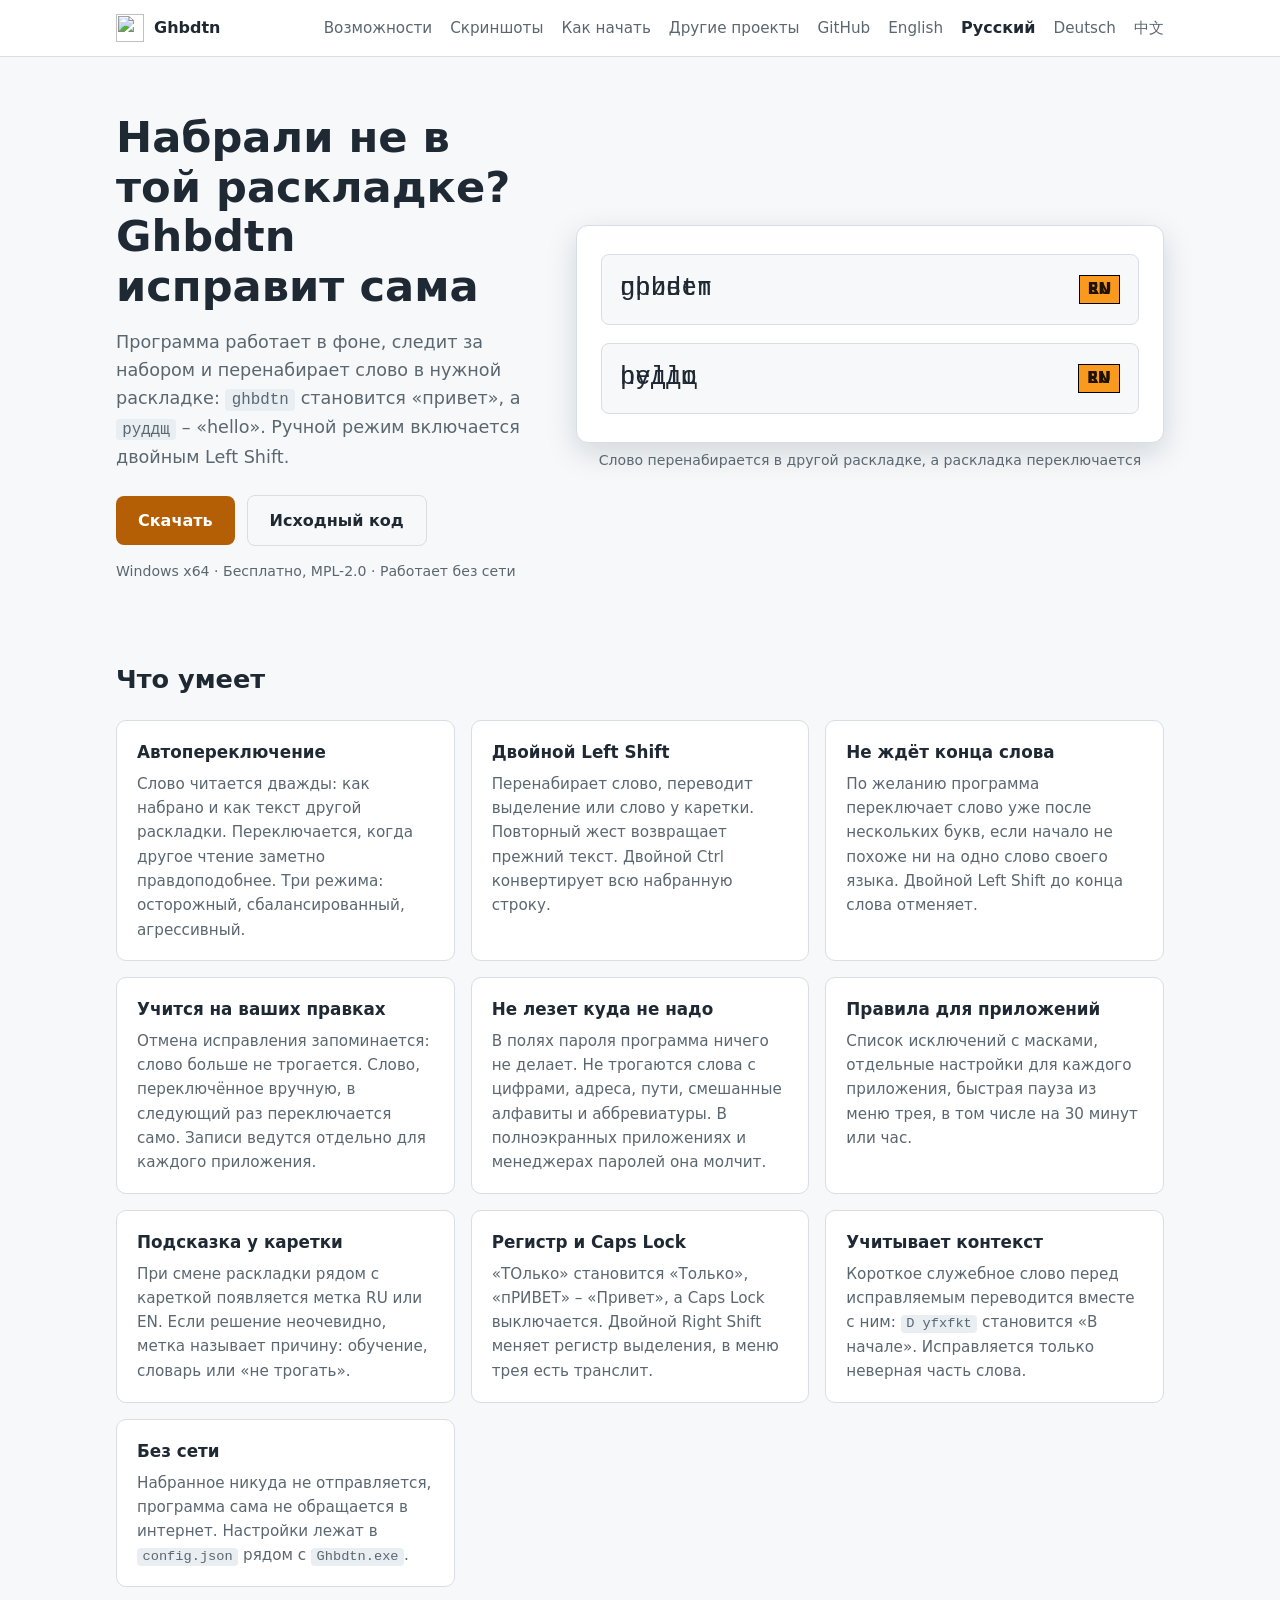
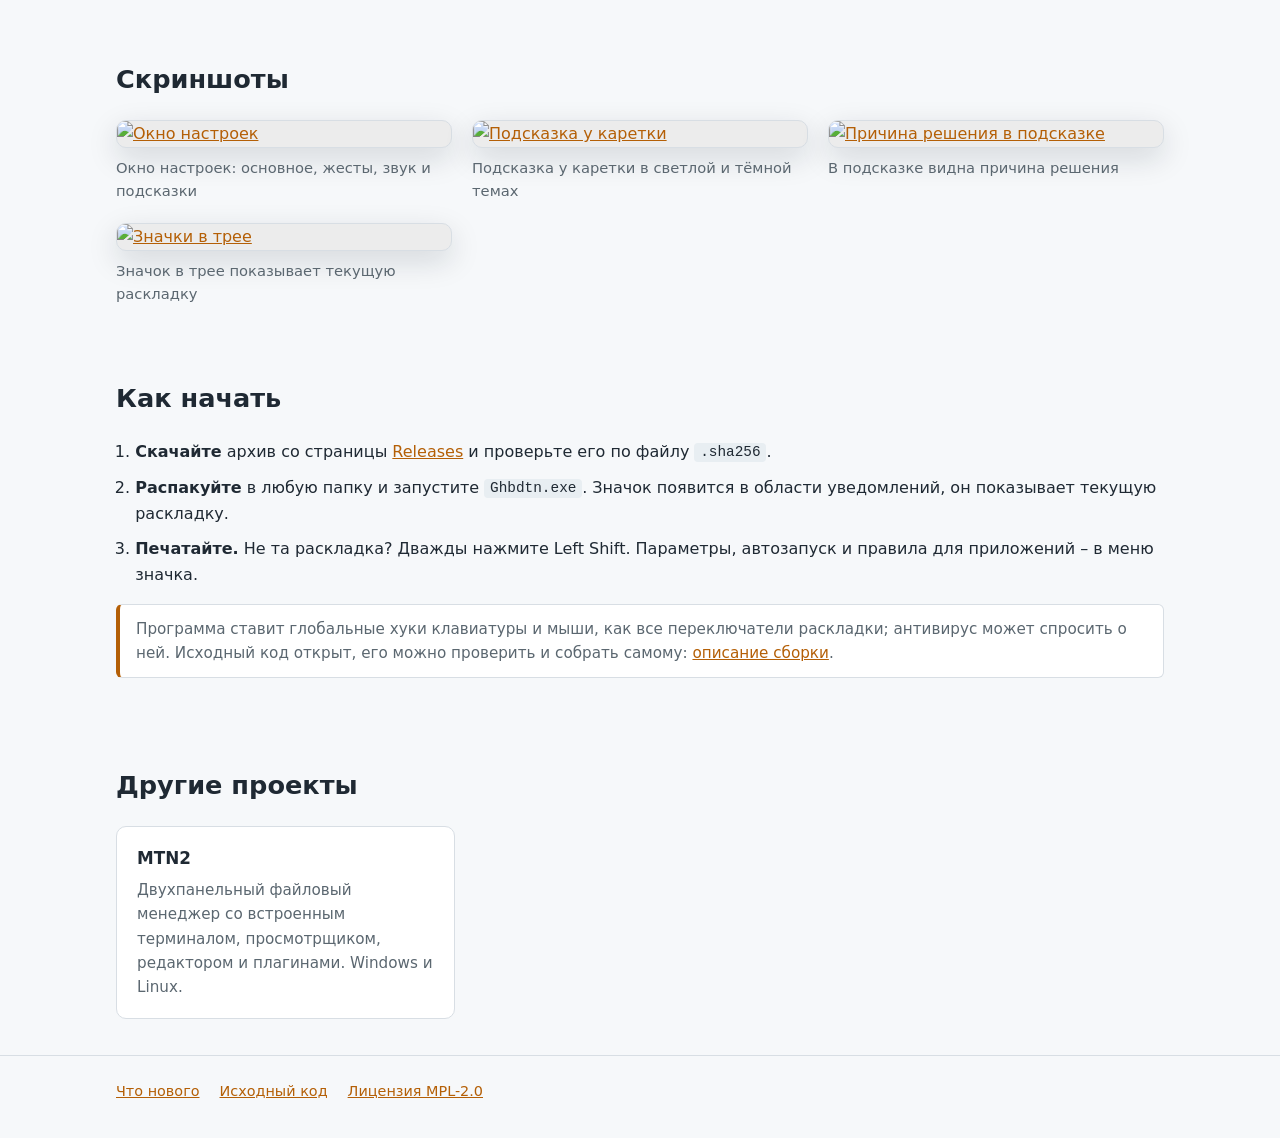
==== site/ru/index.html @ 602c46ea "Add project site for GitHub Pages" ====
<!doctype html>
<html lang="ru">
<head>
<meta charset="utf-8">
<meta name="viewport" content="width=device-width, initial-scale=1">
<title>Ghbdtn – автоматическое исправление раскладки клавиатуры для Windows</title>
<meta name="description" content="Ghbdtn исправляет слова, набранные в неверной раскладке: ghbdtn становится привет, руддщ становится hello. Работает в фоне, без сети, открытый код.">
<link rel="icon" href="../images/icon.ico">
<link rel="stylesheet" href="../style.css">
<link rel="alternate" hreflang="en" href="../en/">
<link rel="alternate" hreflang="ru" href="./">
<link rel="alternate" hreflang="de" href="../de/">
<link rel="alternate" hreflang="zh" href="../zh/">
<meta property="og:title" content="Ghbdtn – автоматическое исправление раскладки клавиатуры для Windows">
<meta property="og:description" content="Автоматическое исправление раскладки RU/EN для Windows. Открытый код, без сети.">
<meta property="og:image" content="https://laex.github.io/Ghbdtn/images/caret_hint_states.png">
<meta property="og:type" content="website">
</head>
<body>
<header class="top">
  <div class="wrap">
    <a class="brand" href="./"><img src="../images/icon.ico" alt="" width="28" height="28"> Ghbdtn</a>
    <nav class="links">
      <a href="#features">Возможности</a>
      <a href="#screenshots">Скриншоты</a>
      <a href="#start">Как начать</a>
      <a href="#projects">Другие проекты</a>
      <a href="https://github.com/Laex/Ghbdtn">GitHub</a>
      <a href="../en/">English</a>
      <span class="lang">Русский</span>
      <a href="../de/">Deutsch</a>
      <a href="../zh/">中文</a>
    </nav>
  </div>
</header>

<main class="wrap">
  <div class="hero">
    <div>
      <h1>Набрали не в той раскладке? Ghbdtn исправит сама</h1>
      <p class="lead">Программа работает в фоне, следит за набором и перенабирает слово в нужной раскладке: <code>ghbdtn</code> становится «привет», а <code>руддщ</code> – «hello». Ручной режим включается двойным Left Shift.</p>
      <div class="cta">
        <a class="btn" href="https://github.com/Laex/Ghbdtn/releases">Скачать</a>
        <a class="btn secondary" href="https://github.com/Laex/Ghbdtn">Исходный код</a>
      </div>
      <p class="fine">Windows x64 · Бесплатно, MPL-2.0 · Работает без сети</p>
    </div>
    <div>
      <div class="demo" aria-hidden="true">
        <div class="demo-field">
          <span class="demo-text"><span class="t-a">ghbdtn</span><span class="t-b">привет</span></span>
          <span class="demo-badge"><span class="t-a">EN</span><span class="t-b">RU</span></span>
        </div>
        <div class="demo-field">
          <span class="demo-text"><span class="t-a">руддщ</span><span class="t-b">hello</span></span>
          <span class="demo-badge"><span class="t-a">RU</span><span class="t-b">EN</span></span>
        </div>
      </div>
      <p class="fine demo-cap">Слово перенабирается в другой раскладке, а раскладка переключается</p>
    </div>
  </div>

  <section id="features">
    <h2>Что умеет</h2>
    <div class="cards">
      <div class="card"><h3>Автопереключение</h3><p>Слово читается дважды: как набрано и как текст другой раскладки. Переключается, когда другое чтение заметно правдоподобнее. Три режима: осторожный, сбалансированный, агрессивный.</p></div>
      <div class="card"><h3>Двойной Left Shift</h3><p>Перенабирает слово, переводит выделение или слово у каретки. Повторный жест возвращает прежний текст. Двойной Ctrl конвертирует всю набранную строку.</p></div>
      <div class="card"><h3>Не ждёт конца слова</h3><p>По желанию программа переключает слово уже после нескольких букв, если начало не похоже ни на одно слово своего языка. Двойной Left Shift до конца слова отменяет.</p></div>
      <div class="card"><h3>Учится на ваших правках</h3><p>Отмена исправления запоминается: слово больше не трогается. Слово, переключённое вручную, в следующий раз переключается само. Записи ведутся отдельно для каждого приложения.</p></div>
      <div class="card"><h3>Не лезет куда не надо</h3><p>В полях пароля программа ничего не делает. Не трогаются слова с цифрами, адреса, пути, смешанные алфавиты и аббревиатуры. В полноэкранных приложениях и менеджерах паролей она молчит.</p></div>
      <div class="card"><h3>Правила для приложений</h3><p>Список исключений с масками, отдельные настройки для каждого приложения, быстрая пауза из меню трея, в том числе на 30 минут или час.</p></div>
      <div class="card"><h3>Подсказка у каретки</h3><p>При смене раскладки рядом с кареткой появляется метка RU или EN. Если решение неочевидно, метка называет причину: обучение, словарь или «не трогать».</p></div>
      <div class="card"><h3>Регистр и Caps Lock</h3><p>«ТОлько» становится «Только», «пРИВЕТ» – «Привет», а Caps Lock выключается. Двойной Right Shift меняет регистр выделения, в меню трея есть транслит.</p></div>
      <div class="card"><h3>Учитывает контекст</h3><p>Короткое служебное слово перед исправляемым переводится вместе с ним: <code>D yfxfkt</code> становится «В начале». Исправляется только неверная часть слова.</p></div>
      <div class="card"><h3>Без сети</h3><p>Набранное никуда не отправляется, программа сама не обращается в интернет. Настройки лежат в <code>config.json</code> рядом с <code>Ghbdtn.exe</code>.</p></div>
    </div>
  </section>

  <section id="screenshots">
    <h2>Скриншоты</h2>
    <div class="gallery">
      <figure><a class="shot light" href="../images/settings.png"><img loading="lazy" src="../images/settings.png" alt="Окно настроек"></a><figcaption>Окно настроек: основное, жесты, звук и подсказки</figcaption></figure>
      <figure><a class="shot light" href="../images/caret_hint_states.png"><img loading="lazy" src="../images/caret_hint_states.png" alt="Подсказка у каретки"></a><figcaption>Подсказка у каретки в светлой и тёмной темах</figcaption></figure>
      <figure><a class="shot light" href="../images/caret_hint_notes.png"><img loading="lazy" src="../images/caret_hint_notes.png" alt="Причина решения в подсказке"></a><figcaption>В подсказке видна причина решения</figcaption></figure>
      <figure><a class="shot light" href="../images/tray_icons.png"><img loading="lazy" src="../images/tray_icons.png" alt="Значки в трее"></a><figcaption>Значок в трее показывает текущую раскладку</figcaption></figure>
    </div>
  </section>

  <section id="start">
    <h2>Как начать</h2>
    <ol class="steps">
      <li><strong>Скачайте</strong> архив со страницы <a href="https://github.com/Laex/Ghbdtn/releases">Releases</a> и проверьте его по файлу <code>.sha256</code>.</li>
      <li><strong>Распакуйте</strong> в любую папку и запустите <code>Ghbdtn.exe</code>. Значок появится в области уведомлений, он показывает текущую раскладку.</li>
      <li><strong>Печатайте.</strong> Не та раскладка? Дважды нажмите Left Shift. Параметры, автозапуск и правила для приложений – в меню значка.</li>
    </ol>
    <p class="note">Программа ставит глобальные хуки клавиатуры и мыши, как все переключатели раскладки; антивирус может спросить о ней. Исходный код открыт, его можно проверить и собрать самому: <a href="https://github.com/Laex/Ghbdtn#сборка-и-тесты">описание сборки</a>.</p>
  </section>

  <section id="projects">
    <h2>Другие проекты</h2>
    <div class="cards">
      <a class="card" href="https://laex.github.io/MTN2/ru/"><h3>MTN2</h3><p>Двухпанельный файловый менеджер со встроенным терминалом, просмотрщиком, редактором и плагинами. Windows и Linux.</p></a>
    </div>
  </section>
</main>

<footer>
  <div class="wrap">
    <a href="https://github.com/Laex/Ghbdtn/blob/main/CHANGELOG.md">Что нового</a>
    <a href="https://github.com/Laex/Ghbdtn">Исходный код</a>
    <a href="https://github.com/Laex/Ghbdtn/blob/main/LICENSE">Лицензия MPL-2.0</a>
  </div>
</footer>
</body>
</html>
---- site/style.css ----
:root {
  --bg: #f6f8fa;
  --surface: #ffffff;
  --text: #1f2933;
  --muted: #5b6770;
  --border: #d8dee4;
  --accent: #b45f06;
  --accent-text: #ffffff;
  --code-bg: #e8eef2;
  --shadow: 0 10px 30px rgba(15, 30, 40, 0.15);
  color-scheme: light dark;
}

@media (prefers-color-scheme: dark) {
  :root:not([data-theme="light"]) {
    --bg: #0e1418;
    --surface: #151d23;
    --text: #e4eaee;
    --muted: #93a1ab;
    --border: #26323a;
    --accent: #f99a1e;
    --accent-text: #1f1300;
    --code-bg: #1d2830;
    --shadow: 0 10px 30px rgba(0, 0, 0, 0.5);
  }
}

:root[data-theme="dark"] {
  --bg: #0e1418;
  --surface: #151d23;
  --text: #e4eaee;
  --muted: #93a1ab;
  --border: #26323a;
  --accent: #f99a1e;
  --accent-text: #1f1300;
  --code-bg: #1d2830;
  --shadow: 0 10px 30px rgba(0, 0, 0, 0.5);
}

* { box-sizing: border-box; }

html { scroll-behavior: smooth; }

body {
  margin: 0;
  background: var(--bg);
  color: var(--text);
  font: 16px/1.6 system-ui, -apple-system, "Segoe UI", Roboto, sans-serif;
}

a { color: var(--accent); }

code, kbd {
  font-family: ui-monospace, "Cascadia Mono", Consolas, monospace;
  font-size: 0.9em;
  background: var(--code-bg);
  border-radius: 4px;
  padding: 0.1em 0.4em;
}

kbd { border: 1px solid var(--border); border-bottom-width: 2px; }

.wrap {
  max-width: 1080px;
  margin: 0 auto;
  padding: 0 16px;
}

header.top {
  border-bottom: 1px solid var(--border);
  background: var(--surface);
}

header.top .wrap {
  display: flex;
  align-items: center;
  justify-content: space-between;
  gap: 16px;
  min-height: 56px;
  flex-wrap: wrap;
}

.brand {
  display: flex;
  align-items: center;
  gap: 10px;
  font-weight: 700;
  color: var(--text);
  text-decoration: none;
}

.brand img { width: 28px; height: 28px; }

nav.links { display: flex; gap: 18px; flex-wrap: wrap; align-items: center; }
nav.links a { color: var(--muted); text-decoration: none; font-size: 0.95rem; }
nav.links a:hover { color: var(--accent); }
nav.links .lang { color: var(--text); font-weight: 600; }

.hero {
  display: grid;
  grid-template-columns: minmax(0, 5fr) minmax(0, 7fr);
  gap: 40px;
  align-items: center;
  padding: 56px 0 40px;
}

.hero h1 {
  font-size: clamp(1.9rem, 4vw, 2.7rem);
  line-height: 1.15;
  margin: 0 0 16px;
}

.hero p.lead { color: var(--muted); font-size: 1.1rem; margin: 0 0 24px; }

.cta { display: flex; gap: 12px; flex-wrap: wrap; align-items: center; margin-bottom: 14px; }

.btn {
  display: inline-block;
  padding: 12px 22px;
  border-radius: 8px;
  background: var(--accent);
  color: var(--accent-text);
  font-weight: 600;
  text-decoration: none;
}

.btn:hover { filter: brightness(1.08); }

.btn.secondary {
  background: transparent;
  color: var(--text);
  border: 1px solid var(--border);
}

.fine { color: var(--muted); font-size: 0.88rem; margin: 6px 0 0; }

.shot {
  border-radius: 10px;
  overflow: hidden;
  box-shadow: var(--shadow);
  border: 1px solid var(--border);
  background: #000;
}

.shot img { display: block; width: 100%; height: auto; }

section { padding: 36px 0; }

section h2 { font-size: 1.6rem; margin: 0 0 20px; }

.cards {
  display: grid;
  grid-template-columns: repeat(auto-fill, minmax(280px, 1fr));
  gap: 16px;
}

.card {
  background: var(--surface);
  border: 1px solid var(--border);
  border-radius: 10px;
  padding: 18px 20px;
}

a.card { display: block; color: inherit; text-decoration: none; }
a.card:hover { border-color: var(--accent); }

.card h3 { margin: 0 0 6px; font-size: 1.05rem; }
.card p { margin: 0; color: var(--muted); font-size: 0.95rem; }

.gallery {
  display: grid;
  grid-template-columns: repeat(auto-fill, minmax(320px, 1fr));
  gap: 20px;
}

.gallery figure { margin: 0; }
.gallery a.shot { display: block; }
.gallery figcaption { color: var(--muted); font-size: 0.92rem; margin-top: 8px; }

ol.steps { padding-left: 1.2em; }
ol.steps li { margin-bottom: 10px; }

.note {
  background: var(--surface);
  border: 1px solid var(--border);
  border-left: 4px solid var(--accent);
  border-radius: 6px;
  padding: 12px 16px;
  color: var(--muted);
  font-size: 0.95rem;
}

footer {
  border-top: 1px solid var(--border);
  padding: 24px 0 40px;
  color: var(--muted);
  font-size: 0.9rem;
}

footer .wrap { display: flex; flex-wrap: wrap; gap: 8px 20px; }

@media (max-width: 800px) {
  .hero { grid-template-columns: 1fr; padding-top: 32px; }
  .gallery { grid-template-columns: 1fr; }
}

.shot.light { background: #ececec; }
.gallery img { max-height: 440px; width: auto; max-width: 100%; margin: 0 auto; }

.demo {
  background: var(--surface);
  border: 1px solid var(--border);
  border-radius: 12px;
  box-shadow: var(--shadow);
  padding: 28px 24px;
  display: grid;
  gap: 18px;
}

.demo-field {
  display: flex;
  align-items: center;
  justify-content: space-between;
  gap: 12px;
  background: var(--bg);
  border: 1px solid var(--border);
  border-radius: 8px;
  padding: 14px 18px;
  font-size: 1.6rem;
  min-height: 64px;
}

.demo-text, .demo-badge { position: relative; display: inline-block; }
.demo-text { font-family: ui-monospace, "Cascadia Mono", Consolas, monospace; min-width: 6ch; }
.demo-badge {
  min-width: 2.6em;
  text-align: center;
  background: #f99a1e;
  color: #1f1300;
  border: 1px solid #000;
  font: 700 0.95rem/1 system-ui, sans-serif;
  padding: 6px 8px;
}

.t-b, .t-b2 { position: absolute; left: 0; right: 0; top: 0; }
.demo-badge .t-b, .demo-badge .t-b2 { top: 6px; }

.t-a, .t-a2 { animation: show-first 6s infinite; }
.t-b, .t-b2 { animation: show-second 6s infinite; }
.demo-field + .demo-field span { animation-delay: -3s; }

@keyframes show-first { 0%, 40% { opacity: 1; } 50%, 90% { opacity: 0; } 100% { opacity: 1; } }
@keyframes show-second { 0%, 40% { opacity: 0; } 50%, 90% { opacity: 1; } 100% { opacity: 0; } }

.demo-cap { text-align: center; }

@media (prefers-reduced-motion: reduce) {
  .t-a, .t-a2, .t-b, .t-b2 { animation: none; }
  .t-b, .t-b2 { opacity: 0; }
}
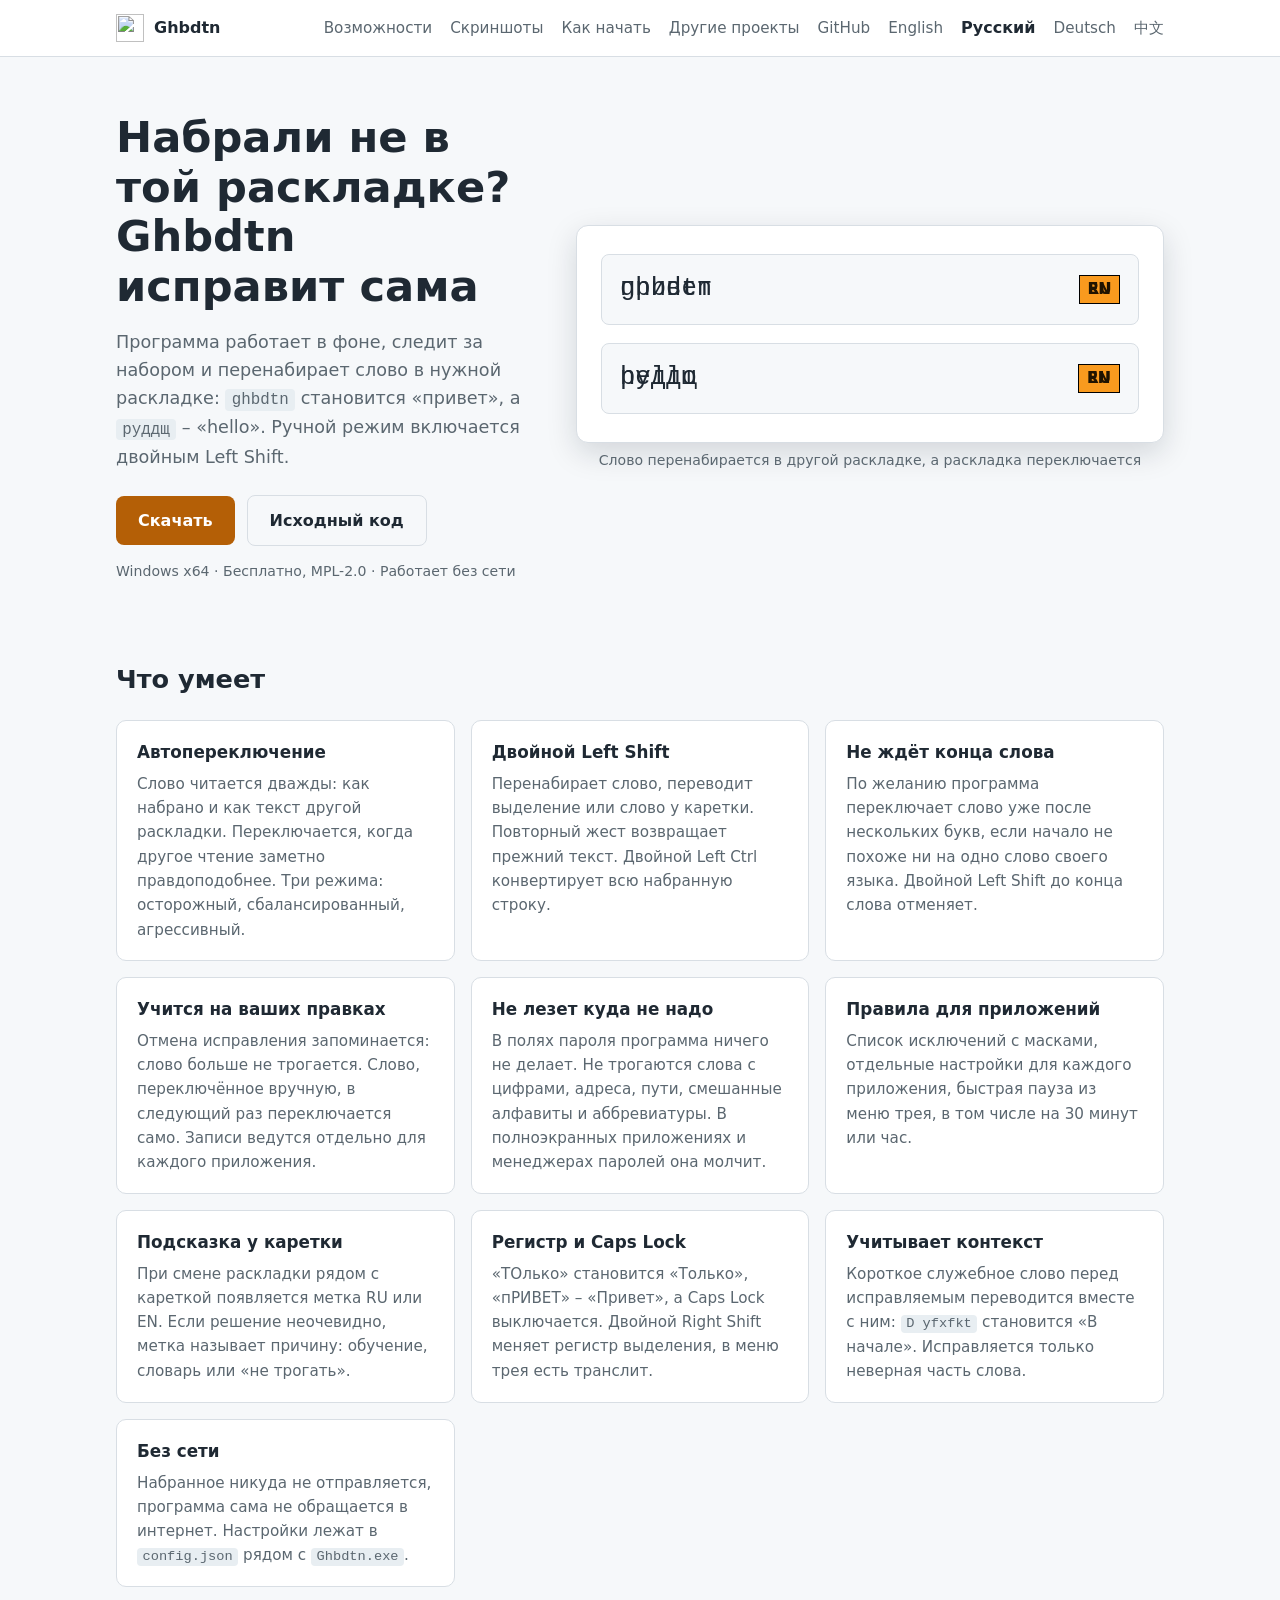
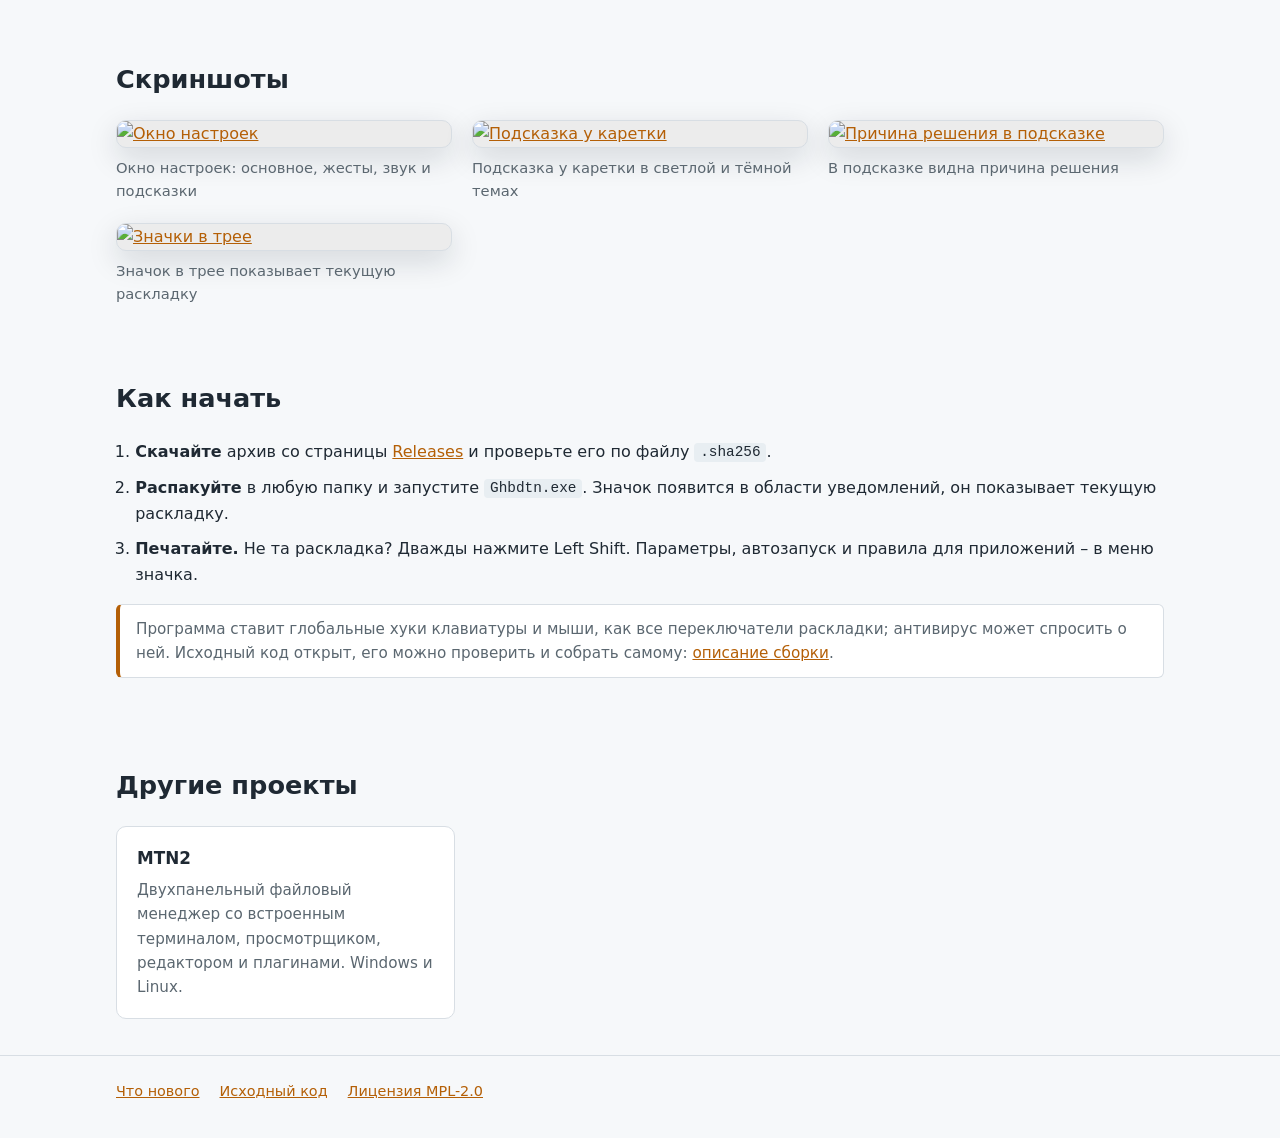
==== commit 2d072c41: "Limit double Ctrl to Left Ctrl and relabel gesture options" ====
--- a/site/ru/index.html
+++ b/site/ru/index.html
@@ -64,7 +64,7 @@
     <h2>Что умеет</h2>
     <div class="cards">
       <div class="card"><h3>Автопереключение</h3><p>Слово читается дважды: как набрано и как текст другой раскладки. Переключается, когда другое чтение заметно правдоподобнее. Три режима: осторожный, сбалансированный, агрессивный.</p></div>
-      <div class="card"><h3>Двойной Left Shift</h3><p>Перенабирает слово, переводит выделение или слово у каретки. Повторный жест возвращает прежний текст. Двойной Ctrl конвертирует всю набранную строку.</p></div>
+      <div class="card"><h3>Двойной Left Shift</h3><p>Перенабирает слово, переводит выделение или слово у каретки. Повторный жест возвращает прежний текст. Двойной Left Ctrl конвертирует всю набранную строку.</p></div>
       <div class="card"><h3>Не ждёт конца слова</h3><p>По желанию программа переключает слово уже после нескольких букв, если начало не похоже ни на одно слово своего языка. Двойной Left Shift до конца слова отменяет.</p></div>
       <div class="card"><h3>Учится на ваших правках</h3><p>Отмена исправления запоминается: слово больше не трогается. Слово, переключённое вручную, в следующий раз переключается само. Записи ведутся отдельно для каждого приложения.</p></div>
       <div class="card"><h3>Не лезет куда не надо</h3><p>В полях пароля программа ничего не делает. Не трогаются слова с цифрами, адреса, пути, смешанные алфавиты и аббревиатуры. В полноэкранных приложениях и менеджерах паролей она молчит.</p></div>
